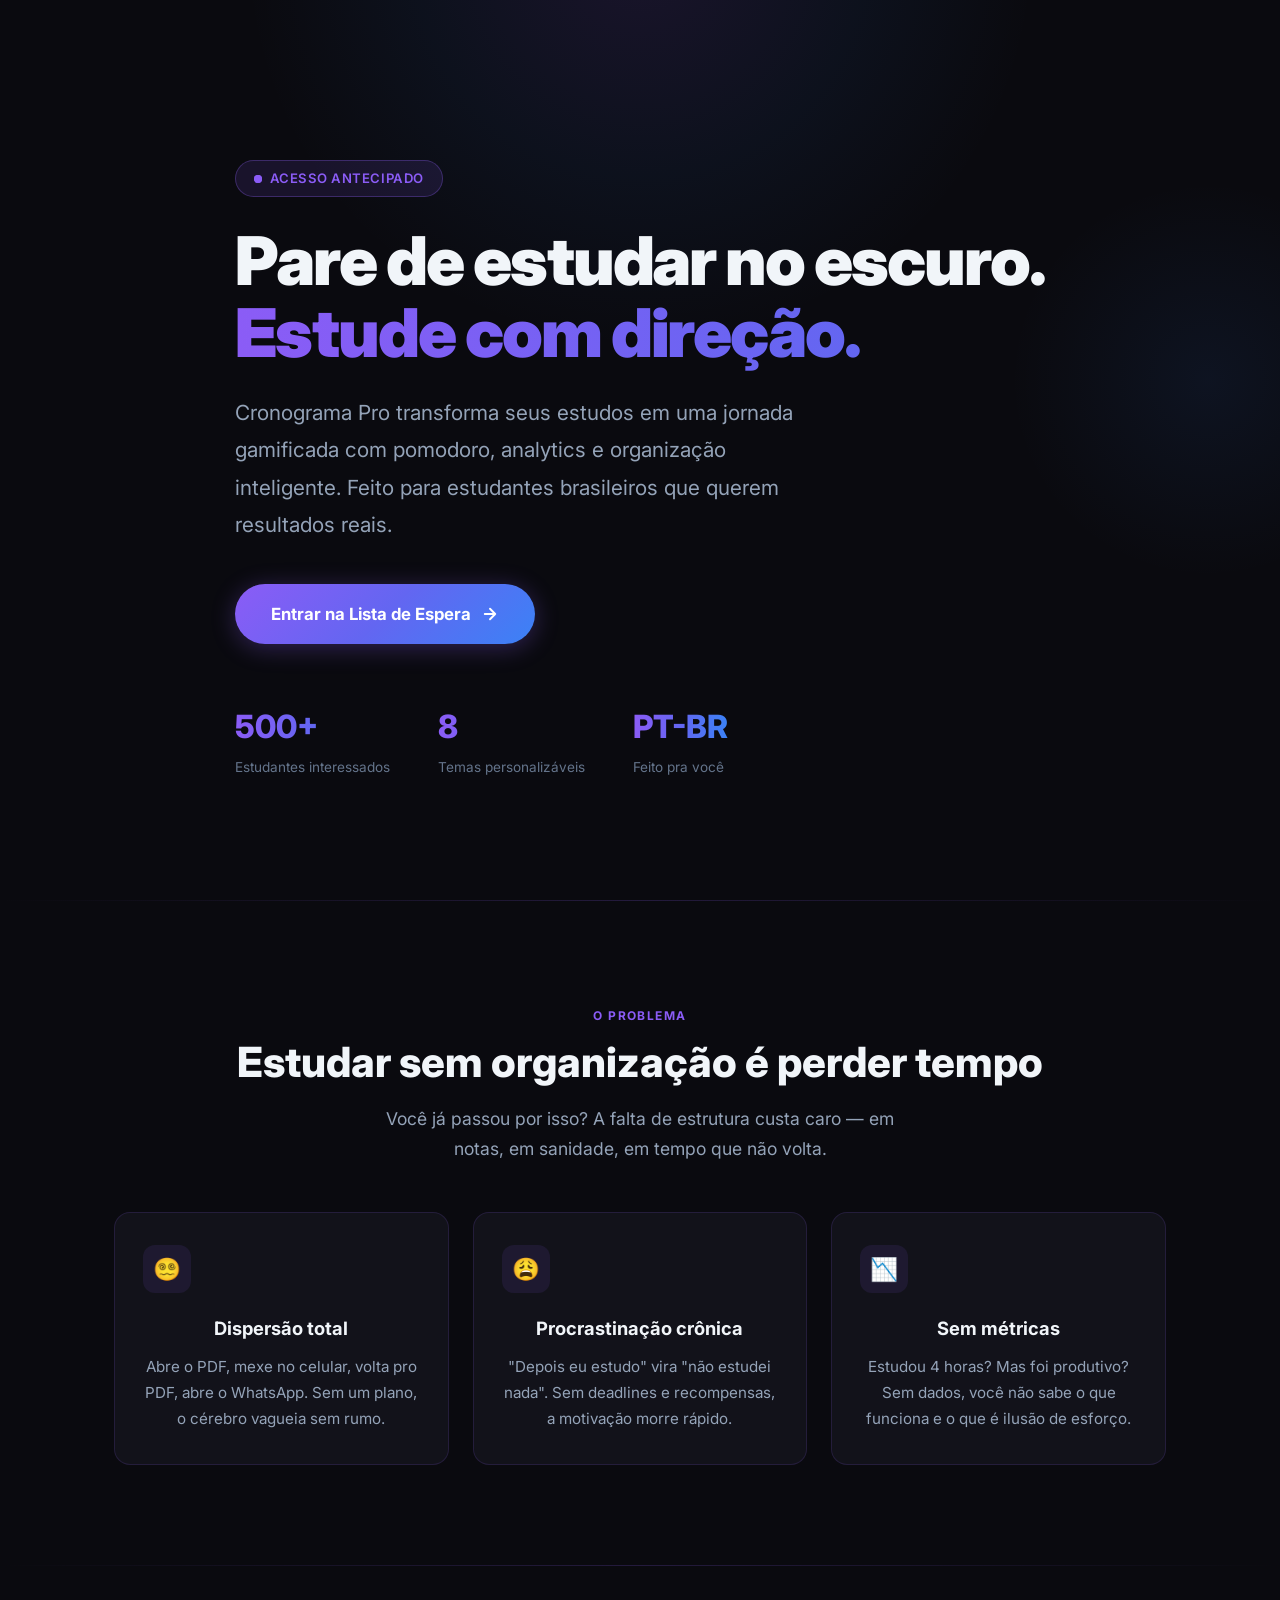
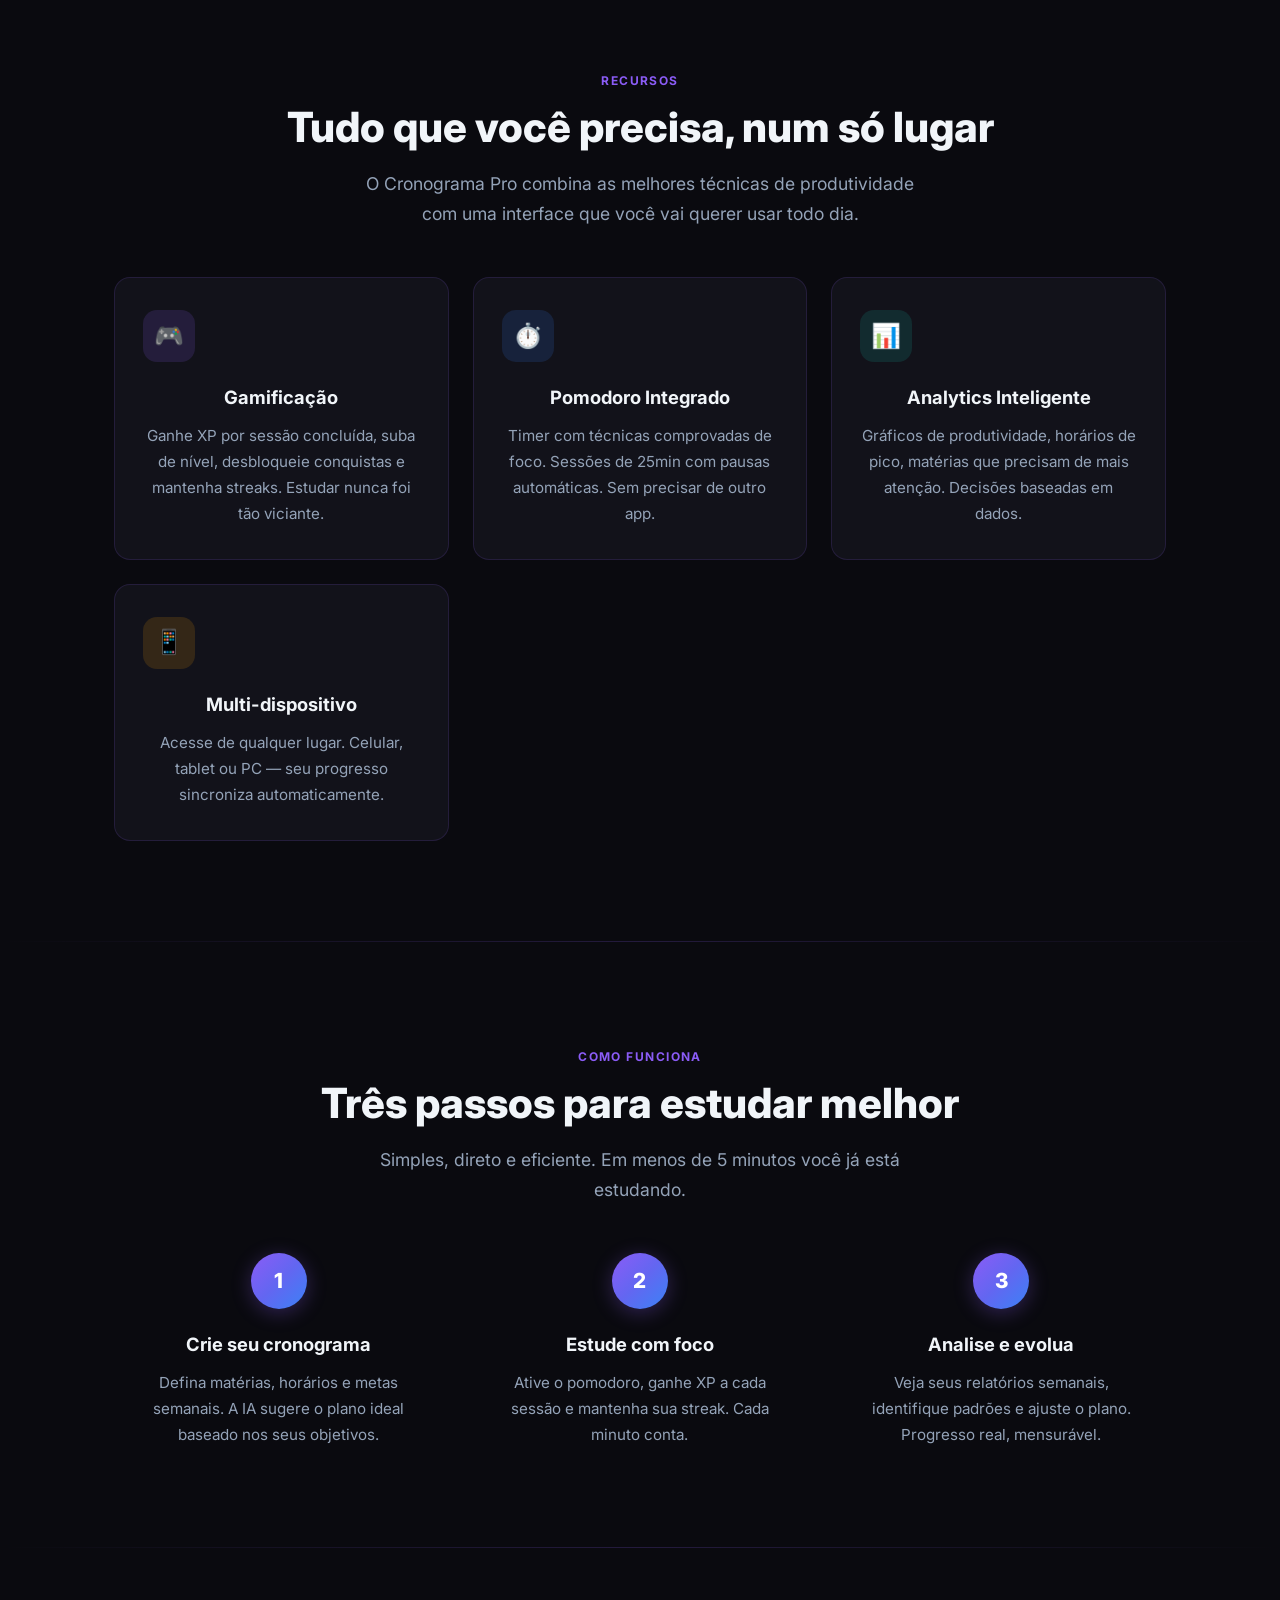
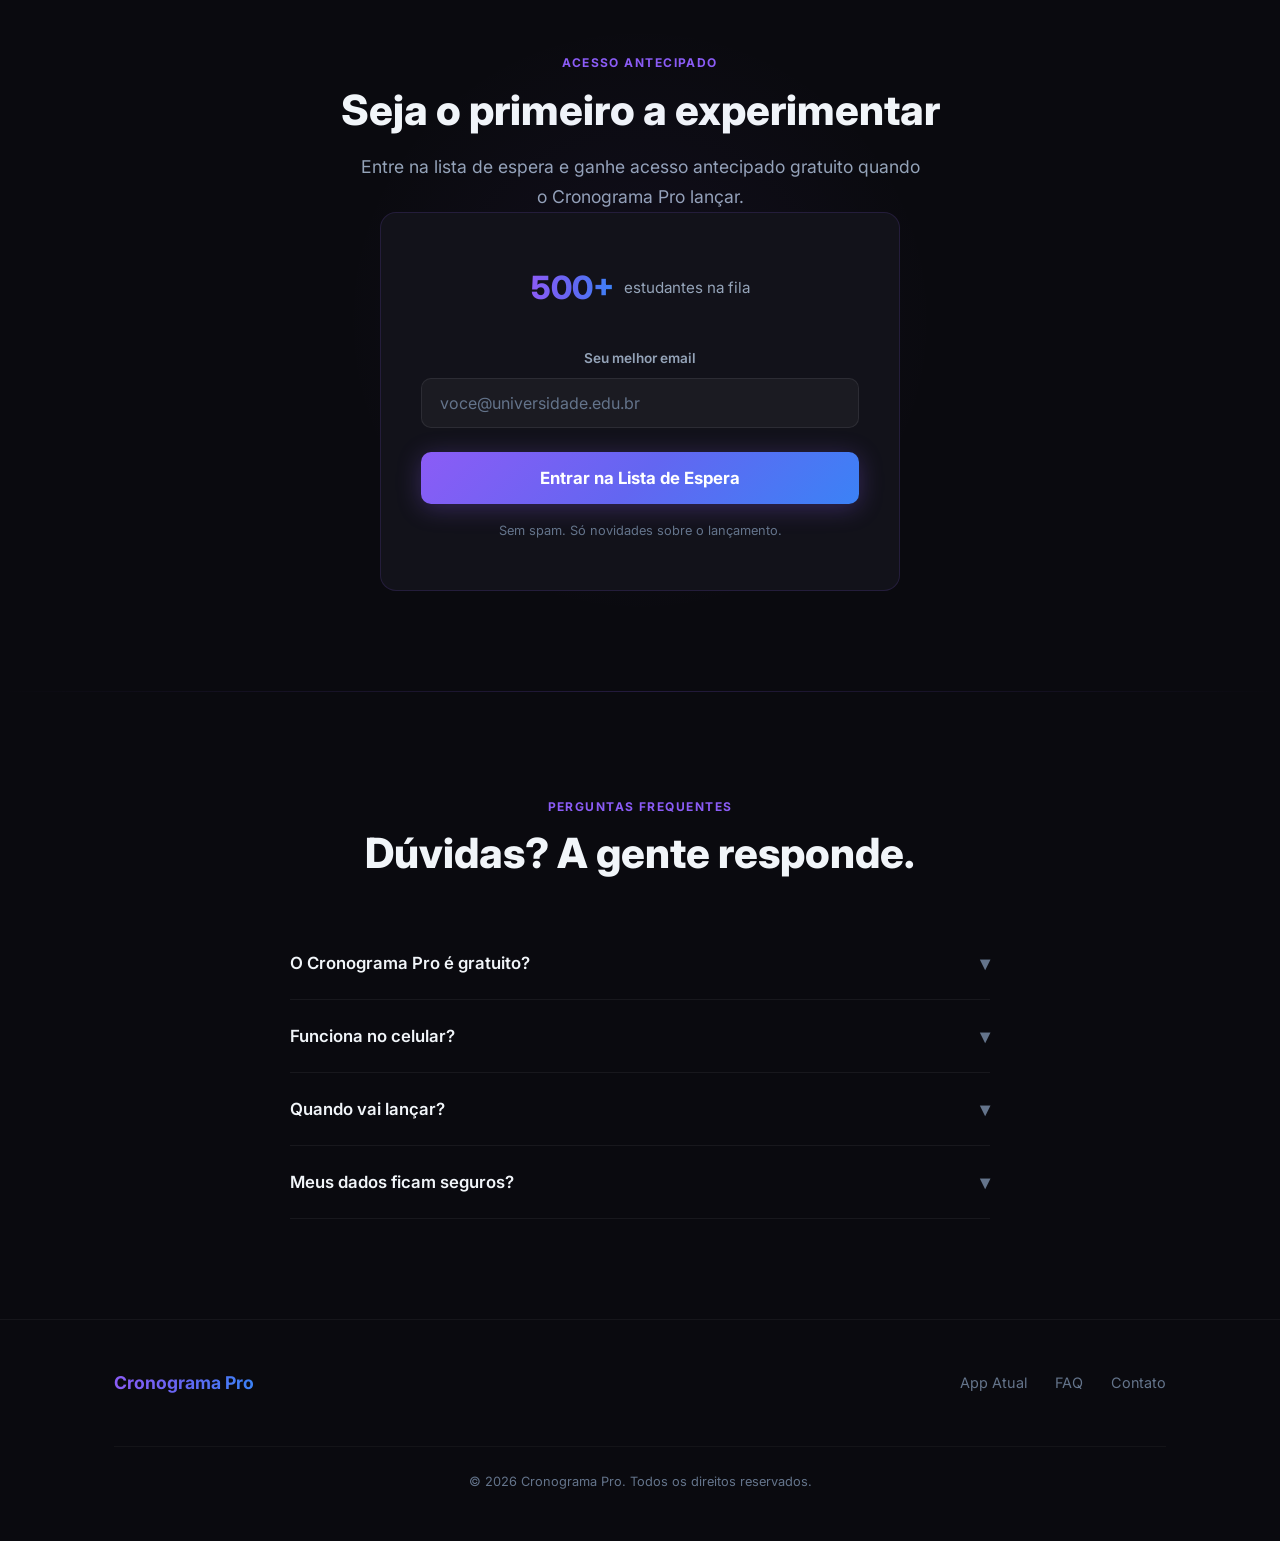
==== waitlist/index.html @ 34260315 "Modularize main.py into config/routes/services + add automated tests and CI - Split monolithic main." ====
<!DOCTYPE html>
<html lang="pt-BR">
<head>
    <meta charset="UTF-8">
    <meta name="viewport" content="width=device-width, initial-scale=1.0">
    <title>Cronograma Pro — A Lista de Espera Abriu</title>

    <!-- OG Meta Tags -->
    <meta property="og:title" content="Cronograma Pro — Estude com gamificação e inteligência">
    <meta property="og:description" content="Organize seus estudos com gamificação, pomodoro e analytics. Junte-se a 500+ estudantes na lista de espera.">
    <meta property="og:type" content="website">
    <meta property="og:url" content="https://cronograma-projeto.onrender.com/">
    <meta property="og:image" content="https://cronograma-projeto.onrender.com/icon_images/icon128.png">
    <meta name="twitter:card" content="summary_large_image">
    <meta name="twitter:title" content="Cronograma Pro — A Lista de Espera Abriu">
    <meta name="twitter:description" content="Organize seus estudos com gamificação, pomodoro e analytics.">
    <meta name="description" content="Cronograma Pro — cronograma de estudos com gamificação, pomodoro e analytics para estudantes brasileiros. Entre na lista de espera.">
    <meta name="theme-color" content="#0a0a0f">

    <link rel="preconnect" href="https://fonts.googleapis.com">
    <link rel="preconnect" href="https://fonts.gstatic.com" crossorigin>
    <link href="https://fonts.googleapis.com/css2?family=Inter:wght@400;500;600;700;800;900&display=swap" rel="stylesheet">

    <style>
        /* ===== RESET & BASE ===== */
        *, *::before, *::after { margin: 0; padding: 0; box-sizing: border-box; }

        :root {
            --bg-deep: #0a0a0f;
            --bg-card: #12121a;
            --bg-card-hover: #1a1a28;
            --border-subtle: rgba(139, 92, 246, 0.15);
            --purple: #8b5cf6;
            --blue: #3b82f6;
            --gradient: linear-gradient(135deg, #8b5cf6 0%, #6366f1 50%, #3b82f6 100%);
            --gradient-h: linear-gradient(90deg, #8b5cf6, #6366f1, #3b82f6);
            --text-primary: #f1f5f9;
            --text-secondary: #94a3b8;
            --text-muted: #64748b;
            --radius: 16px;
            --radius-sm: 10px;
            --max-w: 1100px;
        }

        html { scroll-behavior: smooth; }

        body {
            font-family: 'Inter', -apple-system, BlinkMacSystemFont, sans-serif;
            background: var(--bg-deep);
            color: var(--text-primary);
            line-height: 1.7;
            -webkit-font-smoothing: antialiased;
            overflow-x: hidden;
        }

        /* ===== SCROLL ANIMATIONS ===== */
        @keyframes fadeUp {
            from { opacity: 0; transform: translateY(40px); }
            to { opacity: 1; transform: translateY(0); }
        }
        @keyframes fadeIn {
            from { opacity: 0; }
            to { opacity: 1; }
        }
        @keyframes shimmer {
            0% { background-position: -200% center; }
            100% { background-position: 200% center; }
        }
        @keyframes float {
            0%, 100% { transform: translateY(0); }
            50% { transform: translateY(-8px); }
        }
        @keyframes pulse-ring {
            0% { transform: scale(1); opacity: 0.6; }
            100% { transform: scale(1.8); opacity: 0; }
        }
        @keyframes countUp {
            from { opacity: 0; transform: scale(0.5); }
            to { opacity: 1; transform: scale(1); }
        }

        .reveal {
            opacity: 0;
            transform: translateY(40px);
            transition: opacity 0.8s cubic-bezier(0.16, 1, 0.3, 1),
                        transform 0.8s cubic-bezier(0.16, 1, 0.3, 1);
        }
        .reveal.visible {
            opacity: 1;
            transform: translateY(0);
        }

        /* ===== BADGE ===== */
        .early-badge {
            display: inline-flex;
            align-items: center;
            gap: 8px;
            background: rgba(139, 92, 246, 0.12);
            border: 1px solid rgba(139, 92, 246, 0.3);
            border-radius: 999px;
            padding: 6px 18px;
            font-size: 0.82rem;
            font-weight: 600;
            color: var(--purple);
            letter-spacing: 0.04em;
            text-transform: uppercase;
            margin-bottom: 28px;
        }
        .early-badge .dot {
            width: 8px;
            height: 8px;
            border-radius: 50%;
            background: var(--purple);
            position: relative;
        }
        .early-badge .dot::after {
            content: '';
            position: absolute;
            inset: 0;
            border-radius: 50%;
            background: var(--purple);
            animation: pulse-ring 2s ease-out infinite;
        }

        /* ===== LAYOUT ===== */
        .container { max-width: var(--max-w); margin: 0 auto; padding: 0 24px; }

        section {
            padding: 100px 0;
            position: relative;
        }

        .section-label {
            display: inline-block;
            font-size: 0.75rem;
            font-weight: 700;
            letter-spacing: 0.12em;
            text-transform: uppercase;
            color: var(--purple);
            margin-bottom: 12px;
        }

        .section-title {
            font-size: clamp(1.8rem, 4vw, 2.6rem);
            font-weight: 800;
            line-height: 1.2;
            margin-bottom: 16px;
        }

        .section-sub {
            font-size: 1.1rem;
            color: var(--text-secondary);
            max-width: 560px;
        }

        .text-center { text-align: center; }
        .mx-auto { margin-left: auto; margin-right: auto; }

        /* ===== HERO ===== */
        .hero {
            min-height: 100vh;
            display: flex;
            align-items: center;
            padding: 120px 0 80px;
            position: relative;
            overflow: hidden;
        }
        .hero::before {
            content: '';
            position: absolute;
            top: -50%;
            left: 50%;
            transform: translateX(-50%);
            width: 800px;
            height: 800px;
            background: radial-gradient(circle, rgba(139,92,246,0.12) 0%, rgba(59,130,246,0.06) 40%, transparent 70%);
            pointer-events: none;
        }
        .hero::after {
            content: '';
            position: absolute;
            top: 20%;
            right: -10%;
            width: 400px;
            height: 400px;
            background: radial-gradient(circle, rgba(59,130,246,0.08) 0%, transparent 70%);
            pointer-events: none;
        }

        .hero-content {
            position: relative;
            z-index: 1;
            animation: fadeUp 1s cubic-bezier(0.16, 1, 0.3, 1);
        }

        .hero-title {
            font-size: clamp(2.6rem, 6vw, 4.2rem);
            font-weight: 900;
            line-height: 1.08;
            letter-spacing: -0.03em;
            margin-bottom: 24px;
        }
        .hero-title .gradient-text {
            background: var(--gradient-h);
            background-size: 200% auto;
            -webkit-background-clip: text;
            -webkit-text-fill-color: transparent;
            background-clip: text;
            animation: shimmer 4s linear infinite;
        }

        .hero-sub {
            font-size: clamp(1.05rem, 2vw, 1.3rem);
            color: var(--text-secondary);
            max-width: 580px;
            margin-bottom: 40px;
            line-height: 1.8;
        }

        .hero-cta {
            display: inline-flex;
            align-items: center;
            gap: 10px;
            padding: 16px 36px;
            background: var(--gradient);
            color: #fff;
            font-family: inherit;
            font-size: 1.05rem;
            font-weight: 700;
            border: none;
            border-radius: 999px;
            cursor: pointer;
            text-decoration: none;
            transition: transform 0.25s, box-shadow 0.25s;
            box-shadow: 0 4px 24px rgba(139, 92, 246, 0.3);
        }
        .hero-cta:hover {
            transform: translateY(-2px);
            box-shadow: 0 8px 32px rgba(139, 92, 246, 0.45);
        }
        .hero-cta:active { transform: translateY(0); }

        .hero-stats {
            display: flex;
            gap: 48px;
            margin-top: 56px;
            flex-wrap: wrap;
        }
        .hero-stat-num {
            font-size: 2rem;
            font-weight: 800;
            background: var(--gradient-h);
            -webkit-background-clip: text;
            -webkit-text-fill-color: transparent;
            background-clip: text;
        }
        .hero-stat-label {
            font-size: 0.85rem;
            color: var(--text-muted);
            margin-top: 2px;
        }

        /* ===== PROBLEM ===== */
        .problem { background: var(--bg-deep); }
        .problem-grid {
            display: grid;
            grid-template-columns: repeat(auto-fit, minmax(280px, 1fr));
            gap: 24px;
            margin-top: 48px;
        }
        .pain-card {
            background: var(--bg-card);
            border: 1px solid var(--border-subtle);
            border-radius: var(--radius);
            padding: 32px 28px;
            transition: transform 0.3s, border-color 0.3s, box-shadow 0.3s;
        }
        .pain-card:hover {
            transform: translateY(-4px);
            border-color: rgba(139, 92, 246, 0.35);
            box-shadow: 0 12px 40px rgba(0,0,0,0.3);
        }
        .pain-icon {
            width: 48px;
            height: 48px;
            border-radius: 12px;
            background: rgba(139, 92, 246, 0.1);
            display: flex;
            align-items: center;
            justify-content: center;
            font-size: 1.4rem;
            margin-bottom: 20px;
        }
        .pain-card h3 {
            font-size: 1.15rem;
            font-weight: 700;
            margin-bottom: 10px;
        }
        .pain-card p {
            color: var(--text-secondary);
            font-size: 0.95rem;
            line-height: 1.7;
        }

        /* ===== SOLUTION / FEATURES ===== */
        .features { background: var(--bg-deep); }
        .features-grid {
            display: grid;
            grid-template-columns: repeat(auto-fit, minmax(250px, 1fr));
            gap: 24px;
            margin-top: 48px;
        }
        .feature-card {
            background: var(--bg-card);
            border: 1px solid var(--border-subtle);
            border-radius: var(--radius);
            padding: 32px 28px;
            position: relative;
            overflow: hidden;
            transition: transform 0.3s, border-color 0.3s, box-shadow 0.3s;
        }
        .feature-card::before {
            content: '';
            position: absolute;
            top: 0; left: 0; right: 0;
            height: 3px;
            background: var(--gradient);
            opacity: 0;
            transition: opacity 0.3s;
        }
        .feature-card:hover {
            transform: translateY(-4px);
            border-color: rgba(139, 92, 246, 0.35);
            box-shadow: 0 12px 40px rgba(0,0,0,0.3);
        }
        .feature-card:hover::before { opacity: 1; }

        .feature-icon {
            width: 52px;
            height: 52px;
            border-radius: 14px;
            display: flex;
            align-items: center;
            justify-content: center;
            font-size: 1.5rem;
            margin-bottom: 20px;
        }
        .feature-icon.purple { background: rgba(139,92,246,0.15); }
        .feature-icon.blue { background: rgba(59,130,246,0.15); }
        .feature-icon.teal { background: rgba(20,184,166,0.15); }
        .feature-icon.amber { background: rgba(245,158,11,0.15); }

        .feature-card h3 {
            font-size: 1.15rem;
            font-weight: 700;
            margin-bottom: 10px;
        }
        .feature-card p {
            color: var(--text-secondary);
            font-size: 0.95rem;
            line-height: 1.7;
        }

        /* ===== HOW IT WORKS ===== */
        .how { background: var(--bg-deep); }
        .steps {
            display: grid;
            grid-template-columns: repeat(auto-fit, minmax(260px, 1fr));
            gap: 32px;
            margin-top: 48px;
            position: relative;
        }
        .step {
            text-align: center;
            position: relative;
        }
        .step-num {
            width: 56px;
            height: 56px;
            border-radius: 50%;
            background: var(--gradient);
            display: flex;
            align-items: center;
            justify-content: center;
            font-size: 1.3rem;
            font-weight: 800;
            color: #fff;
            margin: 0 auto 20px;
            box-shadow: 0 4px 20px rgba(139, 92, 246, 0.3);
        }
        .step h3 {
            font-size: 1.15rem;
            font-weight: 700;
            margin-bottom: 10px;
        }
        .step p {
            color: var(--text-secondary);
            font-size: 0.95rem;
            max-width: 280px;
            margin: 0 auto;
        }

        /* ===== WAITLIST ===== */
        .waitlist {
            background: var(--bg-deep);
            position: relative;
        }
        .waitlist::before {
            content: '';
            position: absolute;
            top: 50%;
            left: 50%;
            transform: translate(-50%, -50%);
            width: 600px;
            height: 600px;
            background: radial-gradient(circle, rgba(139,92,246,0.06) 0%, transparent 70%);
            pointer-events: none;
        }

        .waitlist-card {
            max-width: 520px;
            margin: 0 auto;
            background: var(--bg-card);
            border: 1px solid var(--border-subtle);
            border-radius: var(--radius);
            padding: 48px 40px;
            position: relative;
            z-index: 1;
        }

        .counter {
            display: flex;
            align-items: center;
            justify-content: center;
            gap: 10px;
            margin-bottom: 32px;
            animation: countUp 0.6s ease-out;
        }
        .counter-num {
            font-size: 2rem;
            font-weight: 800;
            background: var(--gradient-h);
            -webkit-background-clip: text;
            -webkit-text-fill-color: transparent;
            background-clip: text;
        }
        .counter-label {
            font-size: 0.95rem;
            color: var(--text-secondary);
        }

        .form-group {
            margin-bottom: 16px;
        }
        .form-group label {
            display: block;
            font-size: 0.85rem;
            font-weight: 600;
            color: var(--text-secondary);
            margin-bottom: 8px;
        }
        .form-input {
            width: 100%;
            padding: 14px 18px;
            background: rgba(255,255,255,0.04);
            border: 1.5px solid rgba(255,255,255,0.08);
            border-radius: var(--radius-sm);
            color: var(--text-primary);
            font-family: inherit;
            font-size: 1rem;
            outline: none;
            transition: border-color 0.25s, box-shadow 0.25s;
        }
        .form-input::placeholder { color: var(--text-muted); }
        .form-input:focus {
            border-color: var(--purple);
            box-shadow: 0 0 0 3px rgba(139,92,246,0.15);
        }

        .submit-btn {
            width: 100%;
            padding: 16px;
            background: var(--gradient);
            color: #fff;
            font-family: inherit;
            font-size: 1.05rem;
            font-weight: 700;
            border: none;
            border-radius: var(--radius-sm);
            cursor: pointer;
            transition: transform 0.25s, box-shadow 0.25s;
            box-shadow: 0 4px 24px rgba(139,92,246,0.3);
            margin-top: 8px;
        }
        .submit-btn:hover {
            transform: translateY(-2px);
            box-shadow: 0 8px 32px rgba(139,92,246,0.45);
        }
        .submit-btn:active { transform: translateY(0); }
        .submit-btn:disabled {
            opacity: 0.6;
            cursor: not-allowed;
            transform: none;
        }

        .form-note {
            text-align: center;
            font-size: 0.8rem;
            color: var(--text-muted);
            margin-top: 16px;
        }

        .form-success {
            display: none;
            text-align: center;
            padding: 32px 0;
        }
        .form-success.show { display: block; }
        .form-success .check {
            font-size: 3rem;
            margin-bottom: 16px;
            animation: float 3s ease-in-out infinite;
        }
        .form-success h3 {
            font-size: 1.3rem;
            margin-bottom: 8px;
        }
        .form-success p {
            color: var(--text-secondary);
            font-size: 0.95rem;
        }

        /* ===== FAQ ===== */
        .faq { background: var(--bg-deep); }
        .faq-list {
            max-width: 700px;
            margin: 48px auto 0;
        }
        .faq-item {
            border-bottom: 1px solid rgba(255,255,255,0.06);
        }
        .faq-q {
            width: 100%;
            background: none;
            border: none;
            padding: 24px 0;
            display: flex;
            justify-content: space-between;
            align-items: center;
            cursor: pointer;
            font-family: inherit;
            font-size: 1.05rem;
            font-weight: 600;
            color: var(--text-primary);
            text-align: left;
            transition: color 0.25s;
        }
        .faq-q:hover { color: var(--purple); }
        .faq-q .arrow {
            font-size: 1.2rem;
            transition: transform 0.3s;
            color: var(--text-muted);
        }
        .faq-item.open .faq-q .arrow { transform: rotate(180deg); }

        .faq-a {
            max-height: 0;
            overflow: hidden;
            transition: max-height 0.4s cubic-bezier(0.16, 1, 0.3, 1),
                        padding 0.4s;
        }
        .faq-item.open .faq-a {
            max-height: 300px;
        }
        .faq-a-inner {
            padding-bottom: 24px;
            color: var(--text-secondary);
            font-size: 0.95rem;
            line-height: 1.8;
        }

        /* ===== FOOTER ===== */
        footer {
            border-top: 1px solid rgba(255,255,255,0.05);
            padding: 48px 0;
        }
        .footer-inner {
            display: flex;
            justify-content: space-between;
            align-items: center;
            flex-wrap: wrap;
            gap: 24px;
        }
        .footer-brand {
            font-size: 1.1rem;
            font-weight: 700;
        }
        .footer-brand .gradient-text {
            background: var(--gradient-h);
            -webkit-background-clip: text;
            -webkit-text-fill-color: transparent;
            background-clip: text;
        }
        .footer-links {
            display: flex;
            gap: 28px;
        }
        .footer-links a {
            color: var(--text-muted);
            text-decoration: none;
            font-size: 0.9rem;
            transition: color 0.25s;
        }
        .footer-links a:hover { color: var(--text-primary); }
        .footer-copy {
            width: 100%;
            text-align: center;
            padding-top: 24px;
            margin-top: 24px;
            border-top: 1px solid rgba(255,255,255,0.04);
            font-size: 0.8rem;
            color: var(--text-muted);
        }

        /* ===== DIVIDER ===== */
        .divider {
            height: 1px;
            background: linear-gradient(90deg, transparent, rgba(139,92,246,0.2), transparent);
            margin: 0;
        }

        /* ===== RESPONSIVE ===== */
        @media (max-width: 768px) {
            section { padding: 72px 0; }
            .hero { padding: 100px 0 60px; min-height: auto; }
            .hero-stats { gap: 32px; }
            .waitlist-card { padding: 32px 24px; }
            .footer-inner { flex-direction: column; text-align: center; }
        }
        @media (max-width: 480px) {
            .hero-stats { flex-direction: column; gap: 20px; }
            .footer-links { flex-direction: column; gap: 12px; }
        }
    </style>
</head>
<body>

<!-- ===== HERO ===== -->
<section class="hero">
    <div class="container">
        <div class="hero-content">
            <div class="early-badge">
                <span class="dot"></span>
                Acesso antecipado
            </div>
            <h1 class="hero-title">
                Pare de estudar no escuro.<br>
                <span class="gradient-text">Estude com direção.</span>
            </h1>
            <p class="hero-sub">
                Cronograma Pro transforma seus estudos em uma jornada gamificada com pomodoro, analytics e organização inteligente. Feito para estudantes brasileiros que querem resultados reais.
            </p>
            <a href="#waitlist" class="hero-cta">
                Entrar na Lista de Espera
                <svg width="18" height="18" fill="none" stroke="currentColor" stroke-width="2.5" stroke-linecap="round" stroke-linejoin="round" viewBox="0 0 24 24"><path d="M5 12h14M12 5l7 7-7 7"/></svg>
            </a>
            <div class="hero-stats">
                <div>
                    <div class="hero-stat-num">500+</div>
                    <div class="hero-stat-label">Estudantes interessados</div>
                </div>
                <div>
                    <div class="hero-stat-num">8</div>
                    <div class="hero-stat-label">Temas personalizáveis</div>
                </div>
                <div>
                    <div class="hero-stat-num">PT-BR</div>
                    <div class="hero-stat-label">Feito pra você</div>
                </div>
            </div>
        </div>
    </div>
</section>

<div class="divider"></div>

<!-- ===== PROBLEM ===== -->
<section class="problem reveal" id="problema">
    <div class="container text-center">
        <span class="section-label">O problema</span>
        <h2 class="section-title">Estudar sem organização é perder tempo</h2>
        <p class="section-sub mx-auto">Você já passou por isso? A falta de estrutura custa caro — em notas, em sanidade, em tempo que não volta.</p>
        <div class="problem-grid">
            <div class="pain-card">
                <div class="pain-icon">😵‍💫</div>
                <h3>Dispersão total</h3>
                <p>Abre o PDF, mexe no celular, volta pro PDF, abre o WhatsApp. Sem um plano, o cérebro vagueia sem rumo.</p>
            </div>
            <div class="pain-card">
                <div class="pain-icon">😩</div>
                <h3>Procrastinação crônica</h3>
                <p>"Depois eu estudo" vira "não estudei nada". Sem deadlines e recompensas, a motivação morre rápido.</p>
            </div>
            <div class="pain-card">
                <div class="pain-icon">📉</div>
                <h3>Sem métricas</h3>
                <p>Estudou 4 horas? Mas foi produtivo? Sem dados, você não sabe o que funciona e o que é ilusão de esforço.</p>
            </div>
        </div>
    </div>
</section>

<div class="divider"></div>

<!-- ===== FEATURES ===== -->
<section class="features reveal" id="recursos">
    <div class="container text-center">
        <span class="section-label">Recursos</span>
        <h2 class="section-title">Tudo que você precisa, num só lugar</h2>
        <p class="section-sub mx-auto">O Cronograma Pro combina as melhores técnicas de produtividade com uma interface que você vai querer usar todo dia.</p>
        <div class="features-grid">
            <div class="feature-card">
                <div class="feature-icon purple">🎮</div>
                <h3>Gamificação</h3>
                <p>Ganhe XP por sessão concluída, suba de nível, desbloqueie conquistas e mantenha streaks. Estudar nunca foi tão viciante.</p>
            </div>
            <div class="feature-card">
                <div class="feature-icon blue">⏱️</div>
                <h3>Pomodoro Integrado</h3>
                <p>Timer com técnicas comprovadas de foco. Sessões de 25min com pausas automáticas. Sem precisar de outro app.</p>
            </div>
            <div class="feature-card">
                <div class="feature-icon teal">📊</div>
                <h3>Analytics Inteligente</h3>
                <p>Gráficos de produtividade, horários de pico, matérias que precisam de mais atenção. Decisões baseadas em dados.</p>
            </div>
            <div class="feature-card">
                <div class="feature-icon amber">📱</div>
                <h3>Multi-dispositivo</h3>
                <p>Acesse de qualquer lugar. Celular, tablet ou PC — seu progresso sincroniza automaticamente.</p>
            </div>
        </div>
    </div>
</section>

<div class="divider"></div>

<!-- ===== HOW IT WORKS ===== -->
<section class="how reveal" id="como-funciona">
    <div class="container text-center">
        <span class="section-label">Como funciona</span>
        <h2 class="section-title">Três passos para estudar melhor</h2>
        <p class="section-sub mx-auto">Simples, direto e eficiente. Em menos de 5 minutos você já está estudando.</p>
        <div class="steps">
            <div class="step">
                <div class="step-num">1</div>
                <h3>Crie seu cronograma</h3>
                <p>Defina matérias, horários e metas semanais. A IA sugere o plano ideal baseado nos seus objetivos.</p>
            </div>
            <div class="step">
                <div class="step-num">2</div>
                <h3>Estude com foco</h3>
                <p>Ative o pomodoro, ganhe XP a cada sessão e mantenha sua streak. Cada minuto conta.</p>
            </div>
            <div class="step">
                <div class="step-num">3</div>
                <h3>Analise e evolua</h3>
                <p>Veja seus relatórios semanais, identifique padrões e ajuste o plano. Progresso real, mensurável.</p>
            </div>
        </div>
    </div>
</section>

<div class="divider"></div>

<!-- ===== WAITLIST ===== -->
<section class="waitlist reveal" id="waitlist">
    <div class="container text-center">
        <span class="section-label">Acesso antecipado</span>
        <h2 class="section-title">Seja o primeiro a experimentar</h2>
        <p class="section-sub mx-auto">Entre na lista de espera e ganhe acesso antecipado gratuito quando o Cronograma Pro lançar.</p>
        <div class="waitlist-card">
            <div class="counter">
                <span class="counter-num">500+</span>
                <span class="counter-label">estudantes na fila</span>
            </div>
            <form id="waitlistForm" action="https://formspree.io/f/YOUR_FORM_ID" method="POST">
                <div class="form-group">
                    <label for="email">Seu melhor email</label>
                    <input class="form-input" type="email" id="email" name="email" placeholder="voce@universidade.edu.br" required autocomplete="email">
                </div>
                <button type="submit" class="submit-btn">Entrar na Lista de Espera</button>
                <p class="form-note">Sem spam. Só novidades sobre o lançamento.</p>
            </form>
            <div class="form-success" id="formSuccess">
                <div class="check">✅</div>
                <h3>Você está na lista!</h3>
                <p>Enviaremos um email assim que o acesso antecipado abrir. Fique de olho!</p>
            </div>
        </div>
    </div>
</section>

<div class="divider"></div>

<!-- ===== FAQ ===== -->
<section class="faq reveal" id="faq">
    <div class="container text-center">
        <span class="section-label">Perguntas frequentes</span>
        <h2 class="section-title">Dúvidas? A gente responde.</h2>
        <div class="faq-list">
            <div class="faq-item">
                <button class="faq-q">
                    O Cronograma Pro é gratuito?
                    <span class="arrow">▾</span>
                </button>
                <div class="faq-a"><div class="faq-a-inner">
                    Sim! A versão base será sempre gratuita com todos os recursos essenciais. Planos premium com analytics avançados e integrações serão opcionais.
                </div></div>
            </div>
            <div class="faq-item">
                <button class="faq-q">
                    Funciona no celular?
                    <span class="arrow">▾</span>
                </button>
                <div class="faq-a"><div class="faq-a-inner">
                    Totalmente. O Cronograma Pro é responsivo e funciona em qualquer navegador — celular, tablet ou desktop. Sem precisar instalar nada.
                </div></div>
            </div>
            <div class="faq-item">
                <button class="faq-q">
                    Quando vai lançar?
                    <span class="arrow">▾</span>
                </button>
                <div class="faq-a"><div class="faq-a-inner">
                    Estamos em fase de desenvolvimento acelerado. Quem entrar na lista de espera terá acesso antecipado antes do lançamento público. Estimativa: próximas semanas.
                </div></div>
            </div>
            <div class="faq-item">
                <button class="faq-q">
                    Meus dados ficam seguros?
                    <span class="arrow">▾</span>
                </button>
                <div class="faq-a"><div class="faq-a-inner">
                    Sim. Usamos criptografia de ponta e nunca compartilhamos seus dados com terceiros. Sua privacidade é prioridade.
                </div></div>
            </div>
        </div>
    </div>
</section>

<!-- ===== FOOTER ===== -->
<footer>
    <div class="container">
        <div class="footer-inner">
            <div class="footer-brand">
                <span class="gradient-text">Cronograma Pro</span>
            </div>
            <div class="footer-links">
                <a href="https://cronograma-projeto.onrender.com/" target="_blank" rel="noopener">App Atual</a>
                <a href="#faq">FAQ</a>
                <a href="mailto:contato@cronograma.pro">Contato</a>
            </div>
            <div class="footer-copy">
                &copy; 2026 Cronograma Pro. Todos os direitos reservados.
            </div>
        </div>
    </div>
</footer>

<script>
    // === Scroll reveal ===
    const observer = new IntersectionObserver((entries) => {
        entries.forEach(entry => {
            if (entry.isIntersecting) {
                entry.target.classList.add('visible');
                observer.unobserve(entry.target);
            }
        });
    }, { threshold: 0.15, rootMargin: '0px 0px -60px 0px' });

    document.querySelectorAll('.reveal').forEach(el => observer.observe(el));

    // === FAQ accordion ===
    document.querySelectorAll('.faq-q').forEach(btn => {
        btn.addEventListener('click', () => {
            const item = btn.parentElement;
            const isOpen = item.classList.contains('open');
            // Close all
            document.querySelectorAll('.faq-item').forEach(i => i.classList.remove('open'));
            // Toggle current
            if (!isOpen) item.classList.add('open');
        });
    });

    // === Form handling ===
    const form = document.getElementById('waitlistForm');
    const success = document.getElementById('formSuccess');

    form.addEventListener('submit', function(e) {
        e.preventDefault();

        const btn = form.querySelector('.submit-btn');
        btn.disabled = true;
        btn.textContent = 'Enviando...';

        fetch(form.action, {
            method: 'POST',
            body: new FormData(form),
            headers: { 'Accept': 'application/json' }
        }).then(response => {
            if (response.ok) {
                form.style.display = 'none';
                success.classList.add('show');
            } else {
                throw new Error('Erro no envio');
            }
        }).catch(() => {
            // Fallback: show success anyway (Formspree may redirect)
            form.style.display = 'none';
            success.classList.add('show');
        });
    });

    // === Smooth scroll for anchor links ===
    document.querySelectorAll('a[href^="#"]').forEach(a => {
        a.addEventListener('click', e => {
            e.preventDefault();
            const target = document.querySelector(a.getAttribute('href'));
            if (target) target.scrollIntoView({ behavior: 'smooth', block: 'start' });
        });
    });
</script>

</body>
</html>
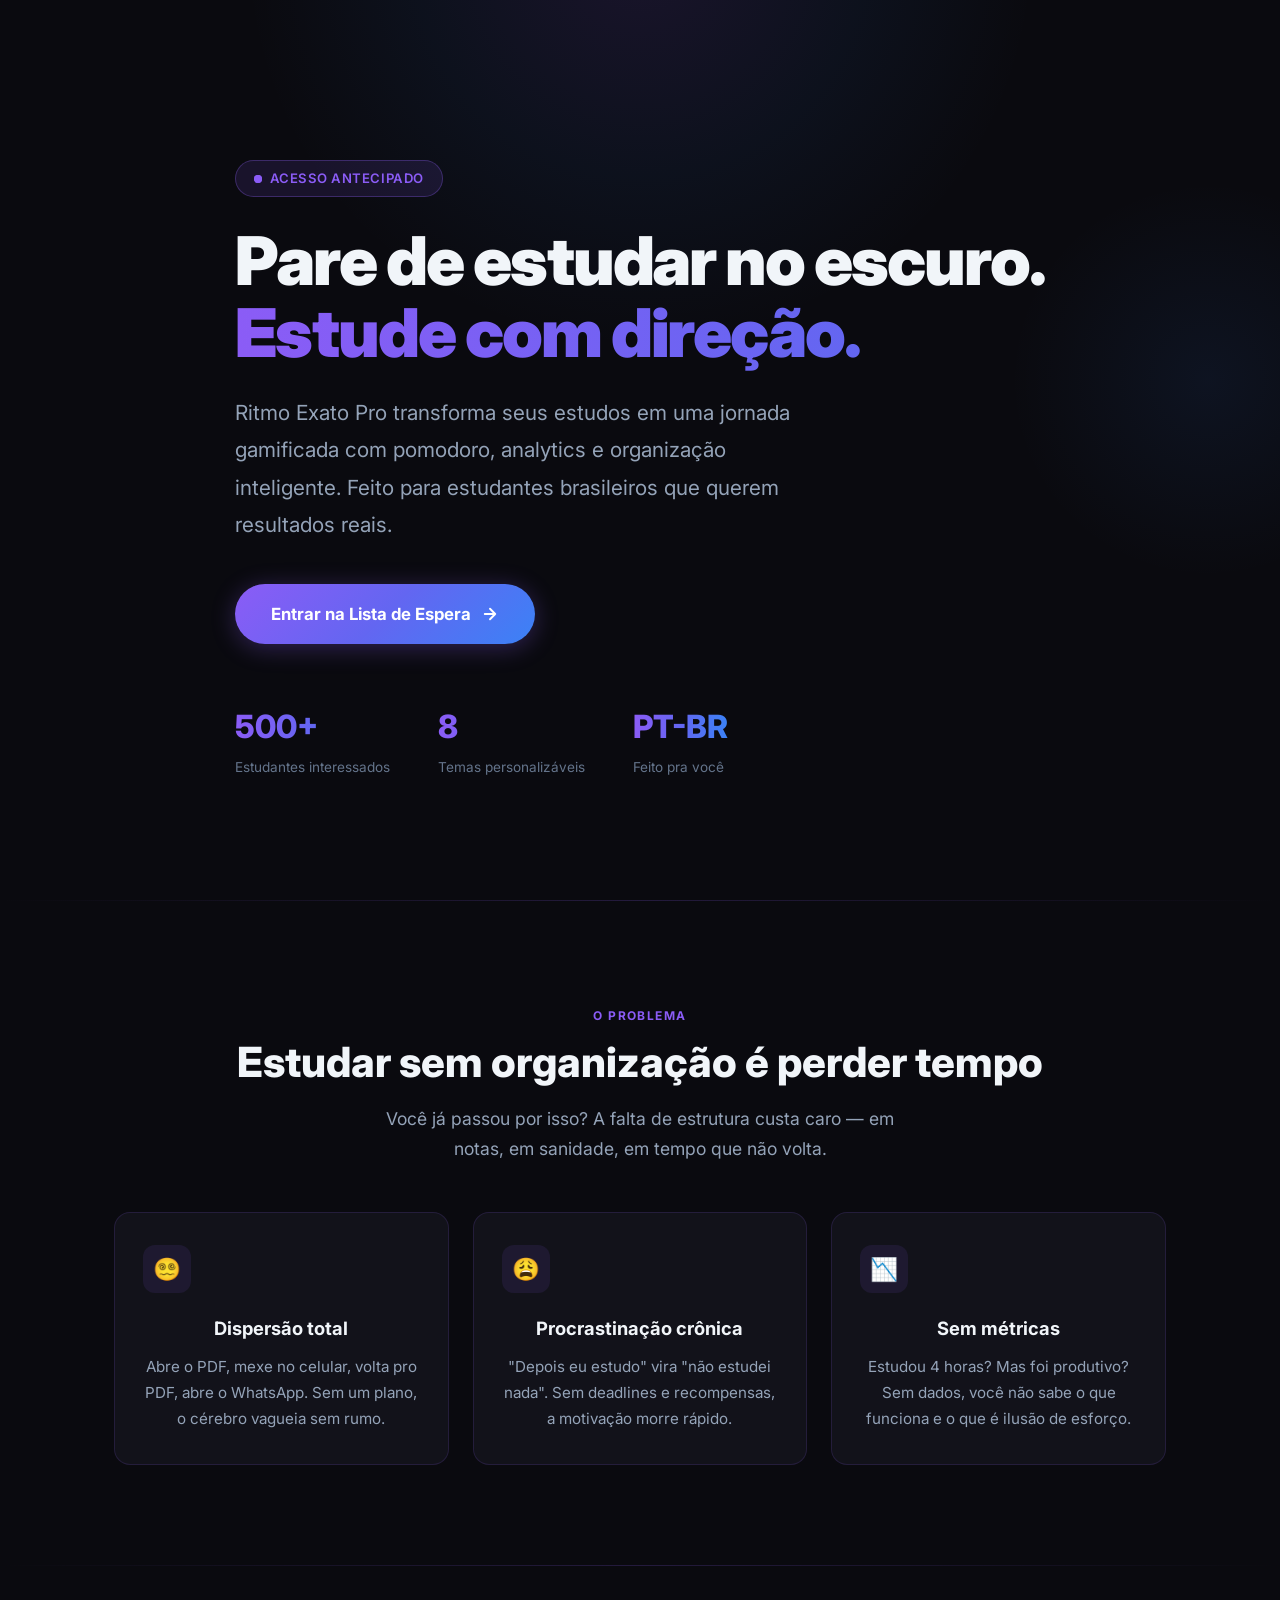
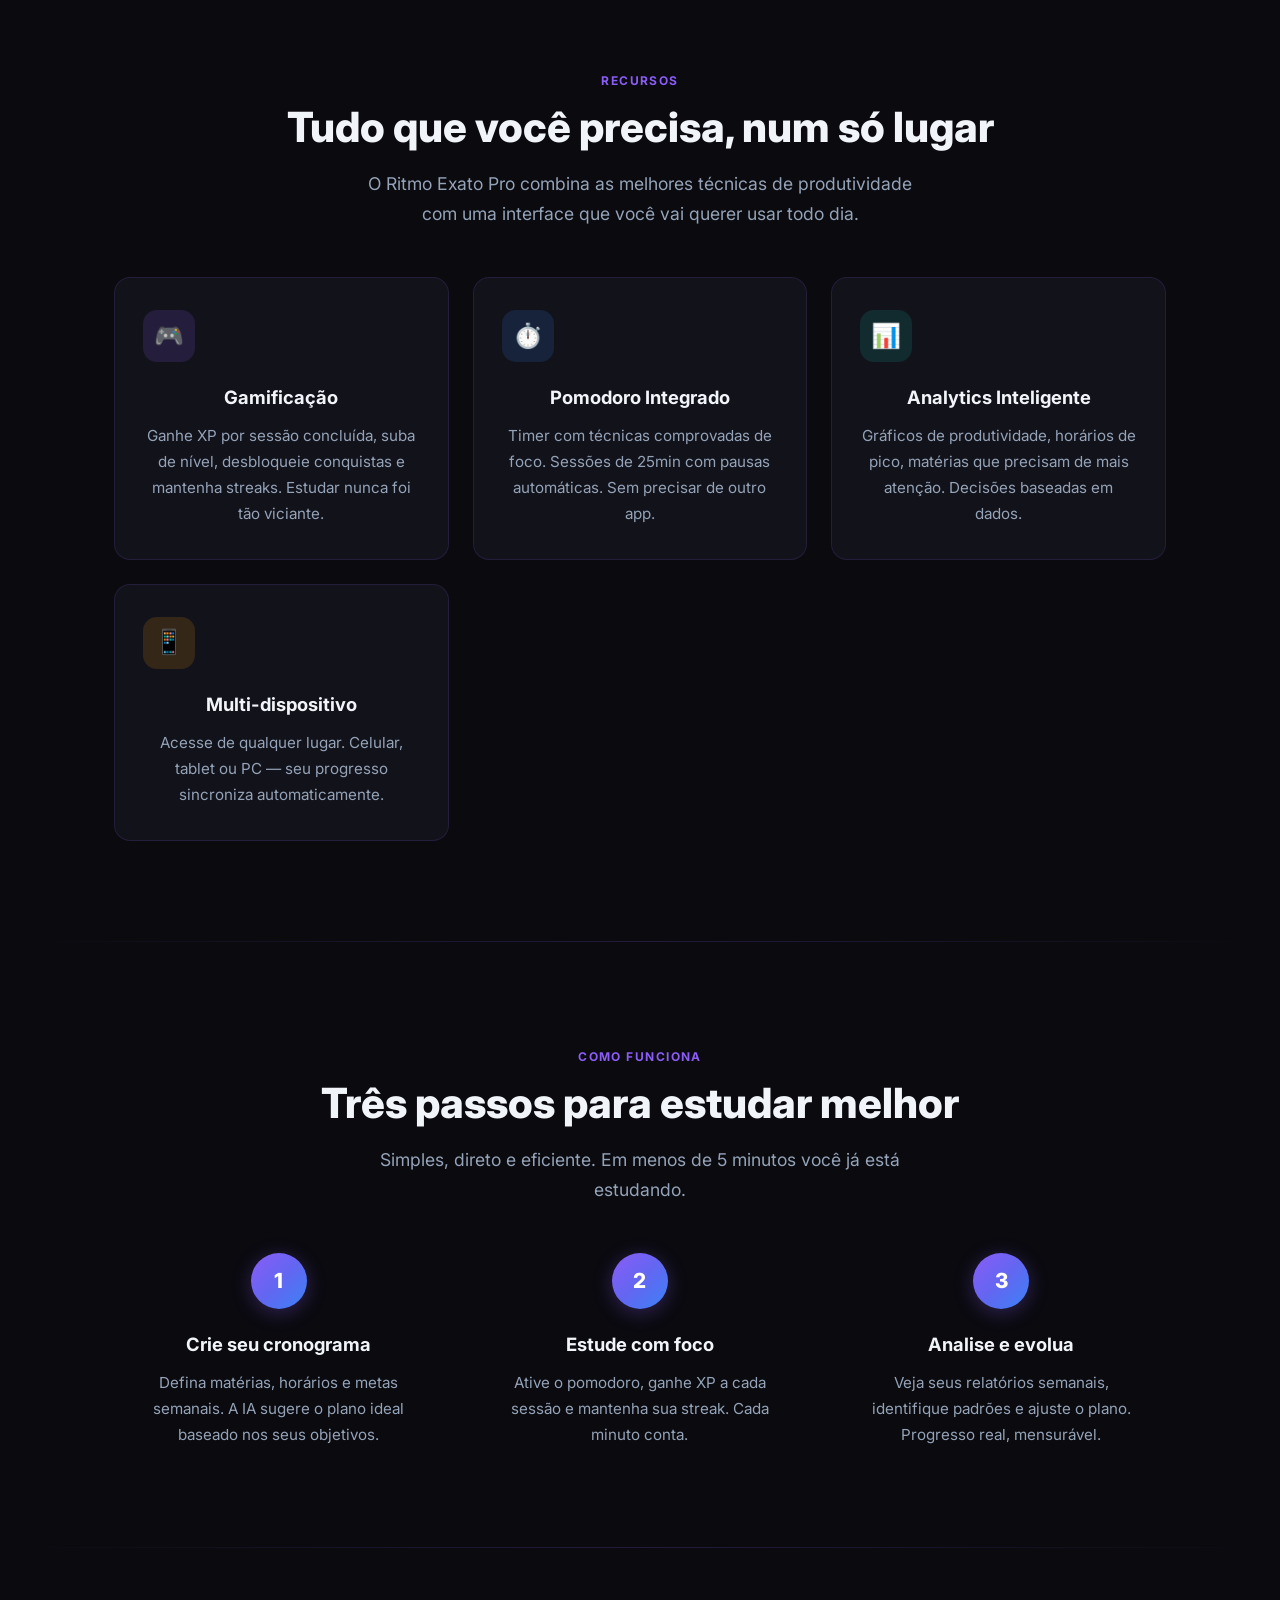
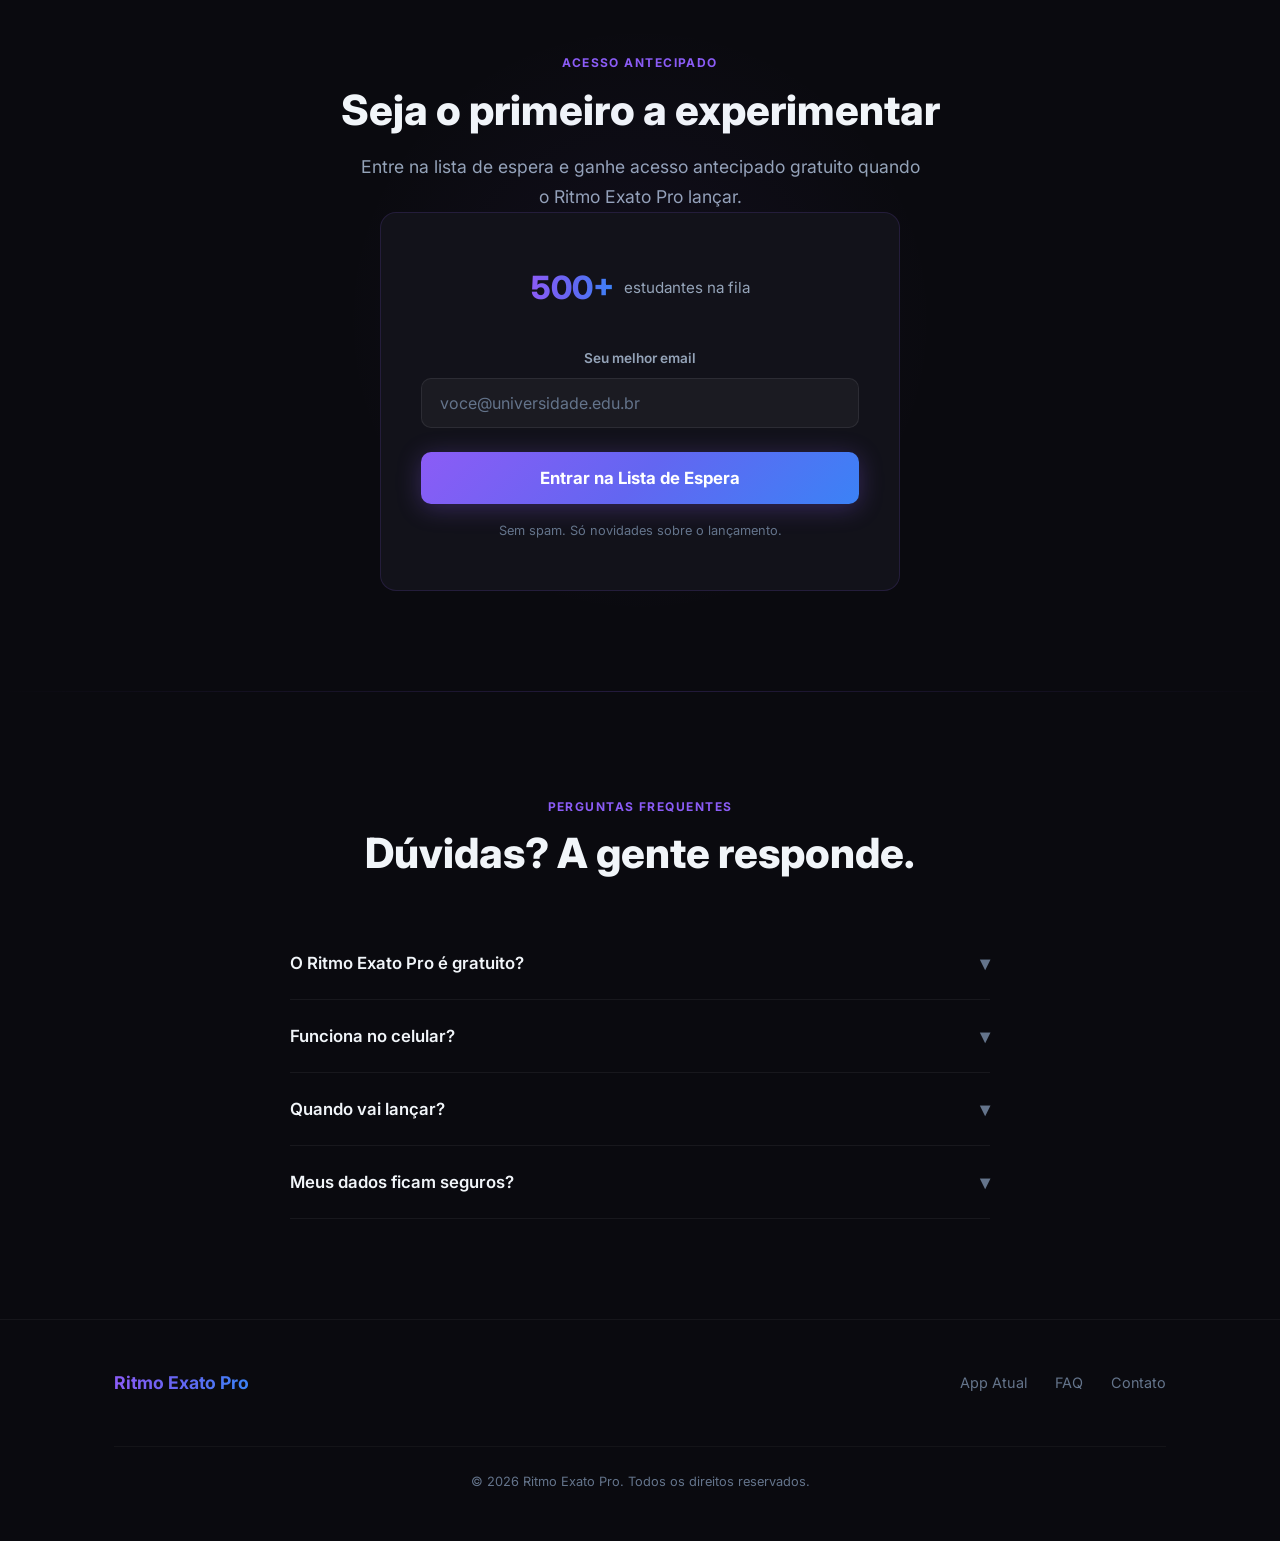
==== commit bcedbde5: "docs: atualizar referências do produto para Ritmo Exato Co-authored-by: sisyphus-dev-ai <sisyphus-de" ====
--- a/waitlist/index.html
+++ b/waitlist/index.html
@@ -3,18 +3,18 @@
 <head>
     <meta charset="UTF-8">
     <meta name="viewport" content="width=device-width, initial-scale=1.0">
-    <title>Cronograma Pro — A Lista de Espera Abriu</title>
+    <title>Ritmo Exato Pro — A Lista de Espera Abriu</title>
 
     <!-- OG Meta Tags -->
-    <meta property="og:title" content="Cronograma Pro — Estude com gamificação e inteligência">
+    <meta property="og:title" content="Ritmo Exato Pro — Estude com gamificação e inteligência">
     <meta property="og:description" content="Organize seus estudos com gamificação, pomodoro e analytics. Junte-se a 500+ estudantes na lista de espera.">
     <meta property="og:type" content="website">
     <meta property="og:url" content="https://cronograma-projeto.onrender.com/">
     <meta property="og:image" content="https://cronograma-projeto.onrender.com/icon_images/icon128.png">
     <meta name="twitter:card" content="summary_large_image">
-    <meta name="twitter:title" content="Cronograma Pro — A Lista de Espera Abriu">
+    <meta name="twitter:title" content="Ritmo Exato Pro — A Lista de Espera Abriu">
     <meta name="twitter:description" content="Organize seus estudos com gamificação, pomodoro e analytics.">
-    <meta name="description" content="Cronograma Pro — cronograma de estudos com gamificação, pomodoro e analytics para estudantes brasileiros. Entre na lista de espera.">
+    <meta name="description" content="Ritmo Exato Pro — cronograma de estudos com gamificação, pomodoro e analytics para estudantes brasileiros. Entre na lista de espera.">
     <meta name="theme-color" content="#0a0a0f">
 
     <link rel="preconnect" href="https://fonts.googleapis.com">
@@ -658,7 +658,7 @@
                 <span class="gradient-text">Estude com direção.</span>
             </h1>
             <p class="hero-sub">
-                Cronograma Pro transforma seus estudos em uma jornada gamificada com pomodoro, analytics e organização inteligente. Feito para estudantes brasileiros que querem resultados reais.
+                Ritmo Exato Pro transforma seus estudos em uma jornada gamificada com pomodoro, analytics e organização inteligente. Feito para estudantes brasileiros que querem resultados reais.
             </p>
             <a href="#waitlist" class="hero-cta">
                 Entrar na Lista de Espera
@@ -717,7 +717,7 @@
     <div class="container text-center">
         <span class="section-label">Recursos</span>
         <h2 class="section-title">Tudo que você precisa, num só lugar</h2>
-        <p class="section-sub mx-auto">O Cronograma Pro combina as melhores técnicas de produtividade com uma interface que você vai querer usar todo dia.</p>
+        <p class="section-sub mx-auto">O Ritmo Exato Pro combina as melhores técnicas de produtividade com uma interface que você vai querer usar todo dia.</p>
         <div class="features-grid">
             <div class="feature-card">
                 <div class="feature-icon purple">🎮</div>
@@ -778,7 +778,7 @@
     <div class="container text-center">
         <span class="section-label">Acesso antecipado</span>
         <h2 class="section-title">Seja o primeiro a experimentar</h2>
-        <p class="section-sub mx-auto">Entre na lista de espera e ganhe acesso antecipado gratuito quando o Cronograma Pro lançar.</p>
+        <p class="section-sub mx-auto">Entre na lista de espera e ganhe acesso antecipado gratuito quando o Ritmo Exato Pro lançar.</p>
         <div class="waitlist-card">
             <div class="counter">
                 <span class="counter-num">500+</span>
@@ -811,7 +811,7 @@
         <div class="faq-list">
             <div class="faq-item">
                 <button class="faq-q">
-                    O Cronograma Pro é gratuito?
+                    O Ritmo Exato Pro é gratuito?
                     <span class="arrow">▾</span>
                 </button>
                 <div class="faq-a"><div class="faq-a-inner">
@@ -824,7 +824,7 @@
                     <span class="arrow">▾</span>
                 </button>
                 <div class="faq-a"><div class="faq-a-inner">
-                    Totalmente. O Cronograma Pro é responsivo e funciona em qualquer navegador — celular, tablet ou desktop. Sem precisar instalar nada.
+                    Totalmente. O Ritmo Exato Pro é responsivo e funciona em qualquer navegador — celular, tablet ou desktop. Sem precisar instalar nada.
                 </div></div>
             </div>
             <div class="faq-item">
@@ -854,7 +854,7 @@
     <div class="container">
         <div class="footer-inner">
             <div class="footer-brand">
-                <span class="gradient-text">Cronograma Pro</span>
+                <span class="gradient-text">Ritmo Exato Pro</span>
             </div>
             <div class="footer-links">
                 <a href="https://cronograma-projeto.onrender.com/" target="_blank" rel="noopener">App Atual</a>
@@ -862,7 +862,7 @@
                 <a href="mailto:contato@cronograma.pro">Contato</a>
             </div>
             <div class="footer-copy">
-                &copy; 2026 Cronograma Pro. Todos os direitos reservados.
+                &copy; 2026 Ritmo Exato Pro. Todos os direitos reservados.
             </div>
         </div>
     </div>
